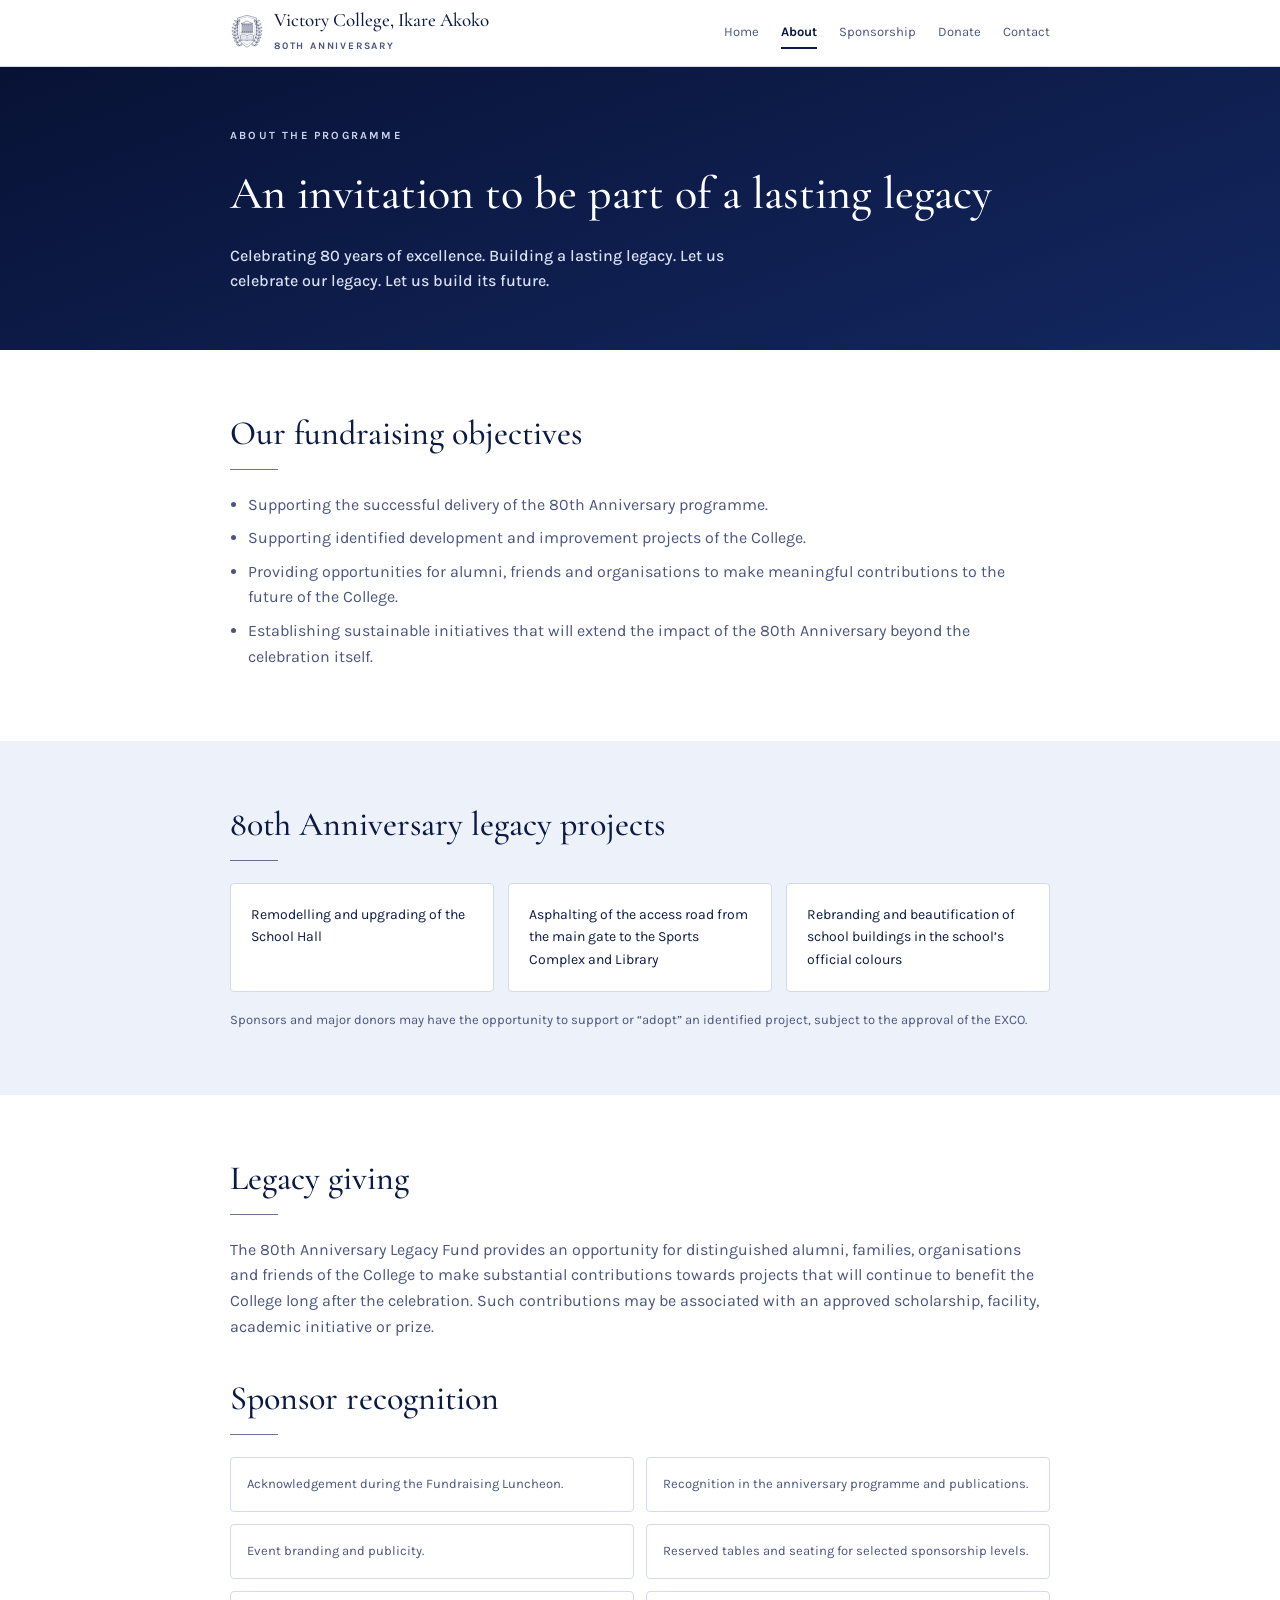
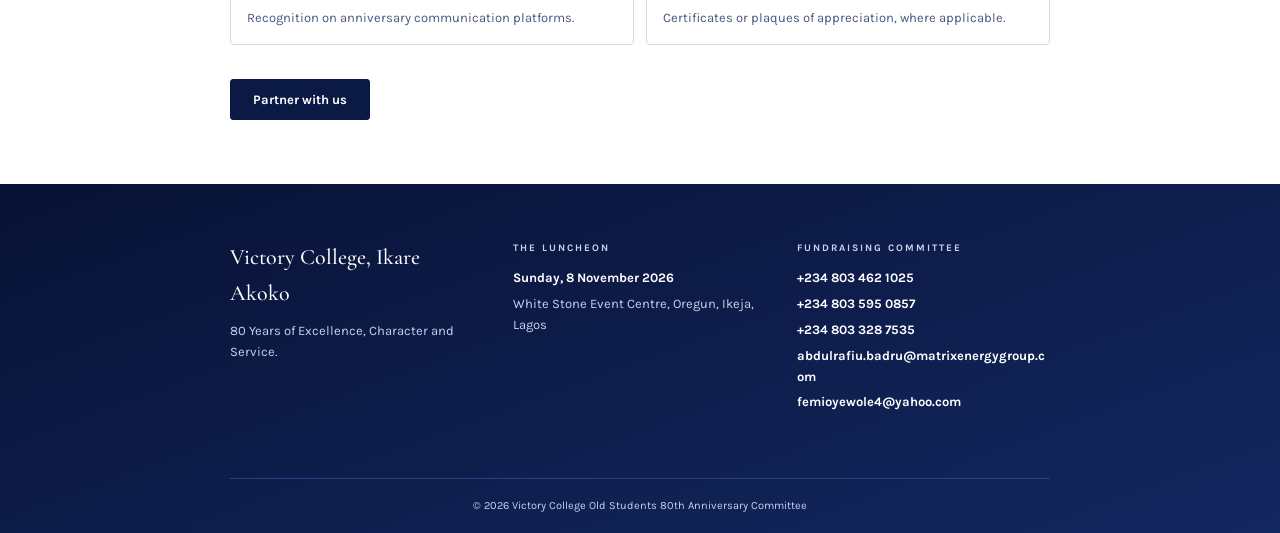
==== about.html @ 9c99797f "Victory College 80th anniversary site" ====
<!doctype html>
<html lang="en">
  <head>
    <meta charset="UTF-8" />
    <meta name="viewport" content="width=device-width, initial-scale=1" />
    <link rel="icon" href="images/logo.svg" />
    <title>Victory College, Ikare Akoko | About the Programme</title>
    <link rel="preconnect" href="https://fonts.googleapis.com" />
    <link
      href="https://fonts.googleapis.com/css2?family=Cormorant+Garamond:wght@400;500;600&family=Karla:wght@400;500;700&display=swap"
      rel="stylesheet"
    />
    <link rel="stylesheet" href="css/style.css" />
  </head>
  <body>
    <header>
      <div class="bar">
        <a class="brand" href="index.html" style="color: var(--navy)"
          ><img src="images/logo.svg" alt="Victory College crest" /><span
            ><b>Victory College, Ikare Akoko</b
            ><small>80TH ANNIVERSARY</small></span
          ></a
        >
        <nav id="nav">
          <a href="index.html">Home</a><a href="about.html" class="on">About</a
          ><a href="sponsorship.html">Sponsorship</a
          ><a href="donate.html">Donate</a><a href="contact.html">Contact</a>
        </nav>
      </div>
    </header>

    <main>
      <div class="phero">
        <div class="wrap">
          <div class="eyebrow">ABOUT THE PROGRAMME</div>
          <h1>An invitation to be part of a lasting legacy</h1>
          <p>
            Celebrating 80 years of excellence. Building a lasting legacy. Let
            us celebrate our legacy. Let us build its future.
          </p>
        </div>
      </div>
      <section class="blk">
        <div class="wrap">
          <h2>Our fundraising objectives</h2>
          <div class="rule"></div>
          <ul class="dots">
            <li>
              Supporting the successful delivery of the 80th Anniversary
              programme.
            </li>
            <li>
              Supporting identified development and improvement projects of the
              College.
            </li>
            <li>
              Providing opportunities for alumni, friends and organisations to
              make meaningful contributions to the future of the College.
            </li>
            <li>
              Establishing sustainable initiatives that will extend the impact
              of the 80th Anniversary beyond the celebration itself.
            </li>
          </ul>
        </div>
      </section>
      <section class="blk alt">
        <div class="wrap">
          <h2>80th Anniversary legacy projects</h2>
          <div class="rule"></div>
          <div class="cards">
            <div class="card">Remodelling and upgrading of the School Hall</div>
            <div class="card">
              Asphalting of the access road from the main gate to the Sports
              Complex and Library
            </div>
            <div class="card">
              Rebranding and beautification of school buildings in the school’s
              official colours
            </div>
          </div>
          <p class="note">
            Sponsors and major donors may have the opportunity to support or
            “adopt” an identified project, subject to the approval of the EXCO.
          </p>
        </div>
      </section>
      <section class="blk">
        <div class="wrap">
          <h2>Legacy giving</h2>
          <div class="rule"></div>
          <div class="copy">
            <p>
              The 80th Anniversary Legacy Fund provides an opportunity for
              distinguished alumni, families, organisations and friends of the
              College to make substantial contributions towards projects that
              will continue to benefit the College long after the celebration.
              Such contributions may be associated with an approved scholarship,
              facility, academic initiative or prize.
            </p>
          </div>
          <h2 style="margin-top: 40px">Sponsor recognition</h2>
          <div class="rule"></div>
          <div class="cards2">
            <div class="card">
              Acknowledgement during the Fundraising Luncheon.
            </div>
            <div class="card">
              Recognition in the anniversary programme and publications.
            </div>
            <div class="card">Event branding and publicity.</div>
            <div class="card">
              Reserved tables and seating for selected sponsorship levels.
            </div>
            <div class="card">
              Recognition on anniversary communication platforms.
            </div>
            <div class="card">
              Certificates or plaques of appreciation, where applicable.
            </div>
          </div>
          <div style="margin-top: 34px">
            <a class="btn" href="sponsorship.html">Partner with us</a>
          </div>
        </div>
      </section>
    </main>

    <footer>
      <div class="wrap">
        <div>
          <h4>Victory College, Ikare Akoko</h4>
          <p>80 Years of Excellence, Character and Service.</p>
        </div>
        <div>
          <small>THE LUNCHEON</small
          ><a style="font-weight: 700">Sunday, 8 November 2026</a>
          <p>White Stone Event Centre, Oregun, Ikeja, Lagos</p>
        </div>
        <div>
          <small>FUNDRAISING COMMITTEE</small
          ><a href="tel:+2348034621025">+234 803 462 1025</a
          ><a href="tel:+2348035950857">+234 803 595 0857</a
          ><a href="tel:+2348033287535">+234 803 328 7535</a
          ><a href="mailto:abdulrafiu.badru@matrixenergygroup.com"
            >abdulrafiu.badru@matrixenergygroup.com</a
          ><a href="mailto:femioyewole4@yahoo.com">femioyewole4@yahoo.com</a>
        </div>
        <div class="copy">
          © 2026 Victory College Old Students 80th Anniversary Committee
        </div>
      </div>
    </footer>
    <script src="js/main.js"></script>
  </body>
</html>
---- css/style.css ----
:root{--navy:#0b1a45;--navy2:#132760;--navy3:#081235;--white:#fff;--mist:#edf1fa;--line:#d5daea;--ink:#0b1a45;--muted:#4a5580}
*{box-sizing:border-box;margin:0;padding:0}
html{scroll-behavior:smooth}
body{font-family:'Karla',sans-serif;color:var(--ink);background:var(--white);line-height:1.6}
h1,h2,h3,.serif{font-family:'Cormorant Garamond',serif;font-weight:500;color:var(--navy)}
a{color:inherit}
.wrap{max-width:860px;margin:0 auto;padding:0 20px}
/* header */
header{position:sticky;top:0;z-index:20;background:var(--white);border-bottom:1px solid var(--line)}
.bar{max-width:860px;margin:0 auto;padding:10px 20px;display:flex;justify-content:space-between;align-items:center;gap:16px;flex-wrap:wrap}
.brand{display:flex;align-items:center;gap:10px;text-decoration:none}
.brand svg{width:34px;height:38px}
.brand b{display:block;font-family:'Cormorant Garamond',serif;font-weight:500;font-size:19px;line-height:1.1;color:var(--navy)}
.brand small{font-size:10px;letter-spacing:.18em;color:var(--muted);font-weight:700}
nav{display:flex;gap:22px}
nav a{font-size:13px;color:var(--muted);text-decoration:none;padding:4px 0;border-bottom:2px solid transparent}
nav a.on{color:var(--navy);font-weight:700;border-color:var(--navy)}
/* hero */
.hero{position:relative;background:linear-gradient(160deg,var(--navy3),var(--navy2));color:var(--white);text-align:center;padding:90px 20px 100px;overflow:hidden}
.hero .crest{position:absolute;left:50%;top:-20px;transform:translateX(-50%);width:300px;opacity:.14}
.hero .col{position:absolute;bottom:0;width:120px;height:75%;opacity:.1;background:repeating-linear-gradient(90deg,#fff 0 3px,transparent 3px 14px)}
.hero .col.l{left:0}.hero .col.r{right:0}
.hero>*:not(.crest):not(.col){position:relative}
.tag{font-size:11px;letter-spacing:.2em;font-weight:700;color:#c9d2ee;text-transform:uppercase}
.hero h1{color:var(--white);font-size:clamp(44px,8vw,72px);line-height:1.05;margin:18px 0}
.hero p{max-width:520px;margin:0 auto 30px;color:#dbe2f6;font-size:15px}
.btns{display:flex;gap:12px;justify-content:center;flex-wrap:wrap}
.btn{display:inline-block;padding:12px 22px;border-radius:3px;font:700 13px 'Karla',sans-serif;text-decoration:none;cursor:pointer;border:1px solid var(--navy);background:var(--navy);color:var(--white)}
.btn.light{background:var(--white);color:var(--navy);border-color:var(--white)}
.btn.ghost{background:transparent;color:var(--white);border-color:#9fb0e0}
.btn.out{background:var(--white);color:var(--navy);border-color:#9fb0e0}
.btn:focus-visible,input:focus-visible,textarea:focus-visible,select:focus-visible{outline:3px solid #6f86d6;outline-offset:2px}
.facts{background:var(--mist);border-bottom:1px solid var(--line);padding:34px 0}
.facts .wrap{display:grid;grid-template-columns:repeat(3,1fr);gap:24px}
.facts small{display:block;font-size:10px;letter-spacing:.2em;font-weight:700;color:var(--muted);margin-bottom:6px}
.facts p{font-family:'Cormorant Garamond',serif;font-size:20px;color:var(--navy)}
.facts .btns{grid-column:1/-1;justify-content:flex-start}
/* sections */
section.blk{padding:64px 0}
section.alt{background:var(--mist)}
.rule{width:48px;height:1px;background:var(--navy);margin:14px 0 22px;opacity:.6}
h2{font-size:34px;line-height:1.2}
.eyebrow{font-size:11px;letter-spacing:.2em;font-weight:700;color:var(--muted)}
.copy p{color:var(--muted);margin-bottom:14px}
.narrow{max-width:560px}
.link{font-weight:700;font-size:13px;border-bottom:1px solid var(--navy);text-decoration:none;color:var(--navy)}
.dark{background:linear-gradient(160deg,var(--navy3),var(--navy2));color:var(--white);padding:70px 0}
.dark h2{color:var(--white)}
.dark .eyebrow{color:#c9d2ee}
.cats{display:grid;grid-template-columns:repeat(auto-fit,minmax(230px,1fr));gap:12px;margin-top:26px}
.cats div{border:1px solid #3a4f95;padding:14px 16px;border-radius:4px}
.cats b{font-family:'Cormorant Garamond',serif;font-size:20px;font-weight:500;display:block}
.cats span{font-size:13px;color:#c9d2ee}
/* page hero */
.phero{background:linear-gradient(160deg,var(--navy3),var(--navy2));color:var(--white);padding:60px 0 56px}
.phero h1{color:var(--white);font-size:clamp(32px,5vw,46px);margin:12px 0}
.phero p{color:#dbe2f6;max-width:520px;font-weight:500}
.phero .eyebrow{color:#c9d2ee}
ul.dots{margin-left:18px;color:var(--muted)}
ul.dots li{margin-bottom:8px}
.cards{display:grid;grid-template-columns:repeat(auto-fit,minmax(200px,1fr));gap:14px}
.card{background:var(--white);border:1px solid var(--line);border-radius:4px;padding:20px;font-size:14px;color:var(--navy)}
.note{font-size:13px;color:var(--muted);margin-top:18px}
.cards2{display:grid;grid-template-columns:1fr 1fr;gap:12px}
.cards2 .card{padding:16px;color:var(--muted);font-size:13px}
.table{border:1px solid var(--line);border-radius:4px;overflow:hidden}
.table div{display:flex;justify-content:space-between;gap:12px;padding:16px 18px;font-size:13px;color:var(--muted)}
.table div:nth-child(even){background:var(--mist)}
.table b{font-family:'Cormorant Garamond',serif;font-size:19px;font-weight:500;color:var(--navy)}
.pills{display:flex;flex-wrap:wrap;gap:10px}
.pills span{border:1px solid #b9c3e3;border-radius:99px;padding:6px 14px;font-size:13px;color:var(--navy);background:var(--white)}
.deadline{background:var(--white);border:1px solid var(--line);border-radius:4px;padding:24px;margin:34px 0}
.deadline h3{font-size:24px;margin:8px 0}
.deadline p{font-size:13px;color:var(--muted)}
/* form */
.step{font-size:11px;letter-spacing:.2em;font-weight:700;color:var(--navy)}
.fh{font-size:28px;margin:4px 0 6px}
.hint{font-size:13px;color:var(--muted);margin-bottom:14px}
.grp{font-size:12px;font-weight:700;letter-spacing:.08em;text-transform:uppercase;color:var(--muted);margin:22px 0 10px}
.opts{display:grid;grid-template-columns:1fr 1fr;gap:10px}
.opts.three{grid-template-columns:repeat(3,1fr)}
.opt{position:relative;display:flex;justify-content:space-between;align-items:center;border:1px solid var(--line);border-radius:4px;padding:11px 14px;font-size:13px;font-weight:700;cursor:pointer;background:var(--white)}
.opt small{display:block;font-weight:400;font-size:11px;color:var(--muted)}
.opt i{width:14px;height:14px;border:1px solid #9aa6cf;border-radius:50%;flex:none}
.opt input{position:absolute;opacity:0}
.opt:has(input:checked){border-color:var(--navy);background:var(--mist)}
.opt:has(input:checked) i{background:var(--navy);box-shadow:inset 0 0 0 3px #fff}
.opt:has(input:focus-visible){outline:3px solid #6f86d6}
.opt.full{grid-column:1/-1}
label.f{display:block;font-size:12px;color:var(--muted);margin-bottom:5px}
input[type=text],input[type=tel],input[type=email],textarea{width:100%;border:1px solid var(--line);border-radius:3px;padding:11px 12px;font:14px 'Karla',sans-serif;color:var(--navy)}
textarea{min-height:90px}
.two{display:grid;grid-template-columns:1fr 1fr;gap:14px;margin-bottom:14px}
.fs{margin-top:44px}
.bank{border:1px solid #a9b4dc;border-radius:4px;padding:20px;margin:14px 0}
.bank .eyebrow{display:block;margin-bottom:8px}
.bank h3{font-size:22px}
.bank p{font-size:13px}
.bank strong{display:block;font-size:17px;margin:4px 0 12px;color:var(--navy)}
.dl{background:var(--mist);padding:13px 16px;border-radius:3px;font-size:13px;margin-bottom:14px}
.proof{border:1px solid var(--line);border-radius:4px;padding:18px;font-size:13px;color:var(--muted)}
.proof b{color:var(--navy);display:block;margin-bottom:6px}
.submit{margin-top:34px;padding-top:26px;border-top:1px solid var(--line)}
.submit .btn{padding:14px 26px;font-size:14px}
.submit .btn[disabled]{opacity:.55;cursor:wait}
#msg{margin-top:14px;padding:14px 16px;border-radius:3px;font-size:14px;display:none}
#msg.ok{display:block;background:var(--mist);border:1px solid var(--navy);color:var(--navy)}
#msg.bad{display:block;background:#fff;border:1px solid var(--navy);color:var(--navy);font-weight:700}
.talk{border:1px solid var(--line);border-radius:4px;padding:24px;margin-top:44px}
.talk h3{font-size:24px;margin-bottom:12px}
.talk p{font-size:14px;margin-bottom:6px}
/* contact */
.cgrid{display:grid;grid-template-columns:1fr 1fr;gap:16px}
.cbox{border:1px solid var(--line);border-radius:4px;padding:20px}
.cbox small{font-size:10px;letter-spacing:.2em;font-weight:700;color:var(--muted);display:block;margin-bottom:12px}
.cbox p{font-family:'Cormorant Garamond',serif;font-size:20px;color:var(--navy);margin-bottom:6px}
.cbox a{font-size:14px;display:block;margin-bottom:6px;color:var(--navy);text-decoration:none;word-break:break-all}
.cbox.wide{grid-column:1/-1;background:var(--mist)}
/* footer */
footer{background:linear-gradient(160deg,var(--navy3),var(--navy2));color:var(--white);padding:56px 0 0;font-size:13px}
footer .wrap{display:grid;grid-template-columns:repeat(3,1fr);gap:30px;max-width:860px}
footer h4{font-family:'Cormorant Garamond',serif;font-weight:500;font-size:22px;margin-bottom:10px}
footer small{display:block;font-size:10px;letter-spacing:.2em;font-weight:700;color:#c9d2ee;margin-bottom:12px}
footer p{color:#c9d2ee;margin-bottom:5px}
footer a{display:block;font-weight:700;margin-bottom:5px;text-decoration:none;word-break:break-all}
footer .copy{grid-column:1/-1;border-top:1px solid #2b3f80;margin-top:30px;padding:18px 0;text-align:center;font-size:11px;color:#c9d2ee}
.page{display:none}.page.show{display:block}
@media(max-width:640px){.facts .wrap,footer .wrap,.cgrid,.opts,.opts.three,.two,.cards2{grid-template-columns:1fr}nav{gap:14px;flex-wrap:wrap}.hero{padding:70px 20px}}
@media(prefers-reduced-motion:reduce){html{scroll-behavior:auto}}
.brand img{width:34px;height:38px}
.hero .crest{filter:none}
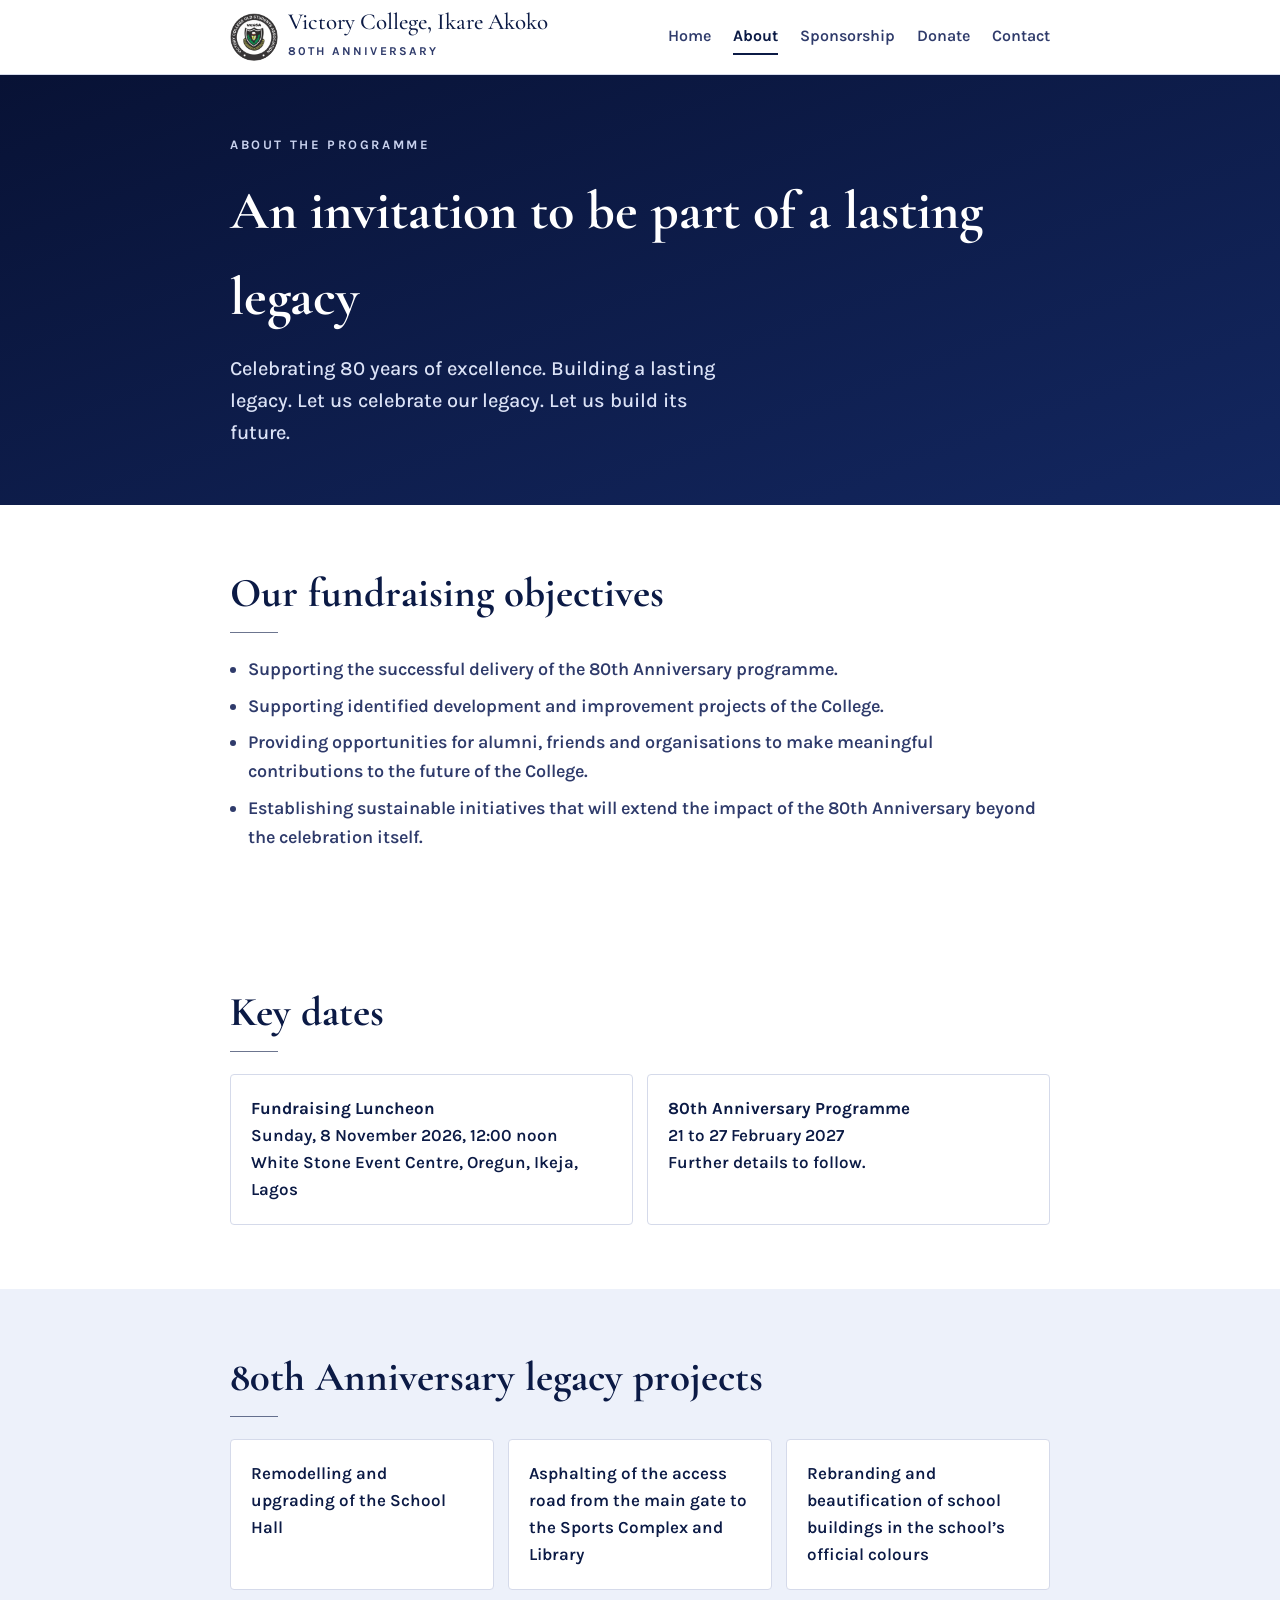
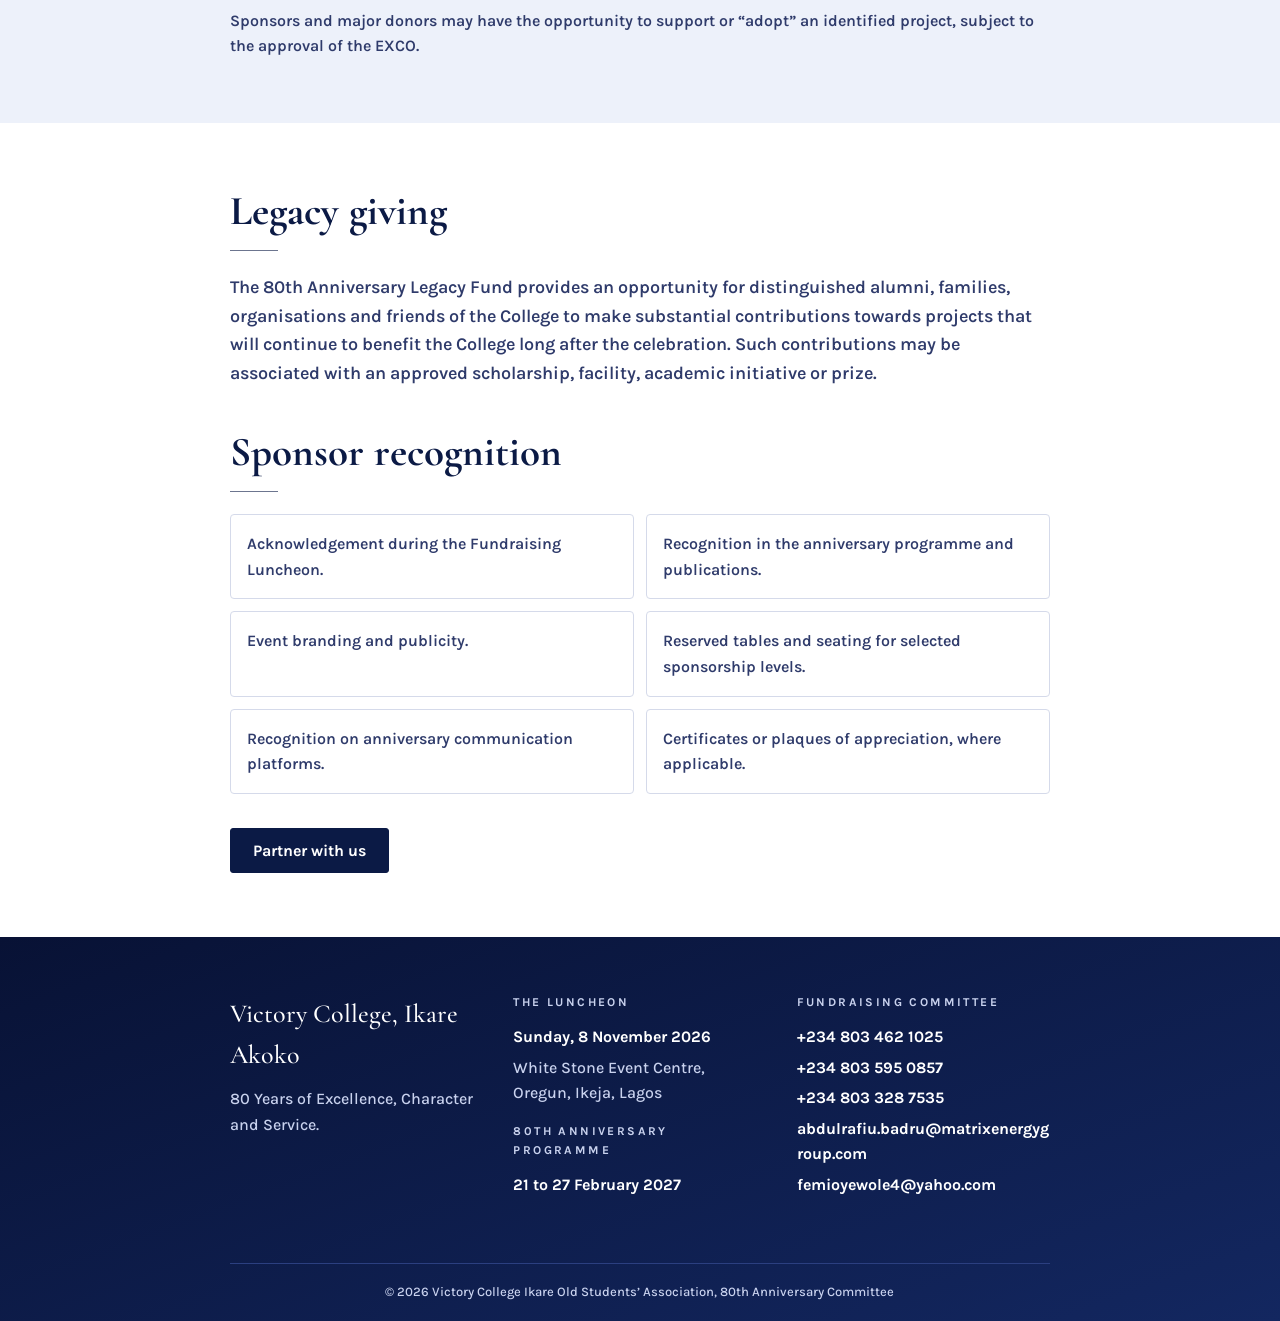
==== commit 72bbf592: "update" ====
--- a/about.html
+++ b/about.html
@@ -3,11 +3,14 @@
   <head>
     <meta charset="UTF-8" />
     <meta name="viewport" content="width=device-width, initial-scale=1" />
-    <link rel="icon" href="images/logo.svg" />
+    <link
+      rel="icon"
+      href="[data-uri]"
+    />
     <title>Victory College, Ikare Akoko | About the Programme</title>
     <link rel="preconnect" href="https://fonts.googleapis.com" />
     <link
-      href="https://fonts.googleapis.com/css2?family=Cormorant+Garamond:wght@400;500;600&family=Karla:wght@400;500;700&display=swap"
+      href="https://fonts.googleapis.com/css2?family=Cormorant+Garamond:wght@500;600;700&family=Karla:wght@400;500;600;700&display=swap"
       rel="stylesheet"
     />
     <link rel="stylesheet" href="css/style.css" />
@@ -16,11 +19,21 @@
     <header>
       <div class="bar">
         <a class="brand" href="index.html" style="color: var(--navy)"
-          ><img src="images/logo.svg" alt="Victory College crest" /><span
+          ><img src="images/logo.png" alt="Victory College crest" /><span
             ><b>Victory College, Ikare Akoko</b
             ><small>80TH ANNIVERSARY</small></span
           ></a
         >
+        <button
+          class="menu"
+          id="menuBtn"
+          type="button"
+          aria-label="Open menu"
+          aria-expanded="false"
+          aria-controls="nav"
+        >
+          <span></span><span></span><span></span>
+        </button>
         <nav id="nav">
           <a href="index.html">Home</a><a href="about.html" class="on">About</a
           ><a href="sponsorship.html">Sponsorship</a
@@ -62,6 +75,22 @@
               of the 80th Anniversary beyond the celebration itself.
             </li>
           </ul>
+        </div>
+      </section>
+      <section class="blk">
+        <div class="wrap">
+          <h2>Key dates</h2>
+          <div class="rule"></div>
+          <div class="cards">
+            <div class="card">
+              <b>Fundraising Luncheon</b><br />Sunday, 8 November 2026, 12:00
+              noon<br />White Stone Event Centre, Oregun, Ikeja, Lagos
+            </div>
+            <div class="card">
+              <b>80th Anniversary Programme</b><br />21 to 27 February 2027<br />Further
+              details to follow.
+            </div>
+          </div>
         </div>
       </section>
       <section class="blk alt">
@@ -136,6 +165,8 @@
           <small>THE LUNCHEON</small
           ><a style="font-weight: 700">Sunday, 8 November 2026</a>
           <p>White Stone Event Centre, Oregun, Ikeja, Lagos</p>
+          <small style="margin-top: 16px">80TH ANNIVERSARY PROGRAMME</small
+          ><a style="font-weight: 700">21 to 27 February 2027</a>
         </div>
         <div>
           <small>FUNDRAISING COMMITTEE</small
@@ -147,7 +178,8 @@
           ><a href="mailto:femioyewole4@yahoo.com">femioyewole4@yahoo.com</a>
         </div>
         <div class="copy">
-          © 2026 Victory College Old Students 80th Anniversary Committee
+          © 2026 Victory College Ikare Old Students’ Association, 80th
+          Anniversary Committee
         </div>
       </div>
     </footer>
--- a/css/style.css
+++ b/css/style.css
@@ -1,131 +1,1115 @@
-:root{--navy:#0b1a45;--navy2:#132760;--navy3:#081235;--white:#fff;--mist:#edf1fa;--line:#d5daea;--ink:#0b1a45;--muted:#4a5580}
-*{box-sizing:border-box;margin:0;padding:0}
-html{scroll-behavior:smooth}
-body{font-family:'Karla',sans-serif;color:var(--ink);background:var(--white);line-height:1.6}
-h1,h2,h3,.serif{font-family:'Cormorant Garamond',serif;font-weight:500;color:var(--navy)}
-a{color:inherit}
-.wrap{max-width:860px;margin:0 auto;padding:0 20px}
+:root {
+  --navy: #0b1a45;
+  --navy2: #132760;
+  --navy3: #081235;
+  --white: #fff;
+  --mist: #edf1fa;
+  --line: #d5daea;
+  --ink: #0b1a45;
+  --muted: #2f3b6b;
+}
+* {
+  box-sizing: border-box;
+  margin: 0;
+  padding: 0;
+}
+html {
+  scroll-behavior: smooth;
+}
+body {
+  font-family: "Karla", sans-serif;
+  color: var(--ink);
+  background: var(--white);
+  line-height: 1.6;
+}
+h1,
+h2,
+h3,
+.serif {
+  font-family: "Cormorant Garamond", serif;
+  font-weight: 500;
+  color: var(--navy);
+}
+a {
+  color: inherit;
+}
+.wrap {
+  max-width: 860px;
+  margin: 0 auto;
+  padding: 0 20px;
+}
 /* header */
-header{position:sticky;top:0;z-index:20;background:var(--white);border-bottom:1px solid var(--line)}
-.bar{max-width:860px;margin:0 auto;padding:10px 20px;display:flex;justify-content:space-between;align-items:center;gap:16px;flex-wrap:wrap}
-.brand{display:flex;align-items:center;gap:10px;text-decoration:none}
-.brand svg{width:34px;height:38px}
-.brand b{display:block;font-family:'Cormorant Garamond',serif;font-weight:500;font-size:19px;line-height:1.1;color:var(--navy)}
-.brand small{font-size:10px;letter-spacing:.18em;color:var(--muted);font-weight:700}
-nav{display:flex;gap:22px}
-nav a{font-size:13px;color:var(--muted);text-decoration:none;padding:4px 0;border-bottom:2px solid transparent}
-nav a.on{color:var(--navy);font-weight:700;border-color:var(--navy)}
+header {
+  position: sticky;
+  top: 0;
+  z-index: 20;
+  background: var(--white);
+  border-bottom: 1px solid var(--line);
+}
+.bar {
+  max-width: 860px;
+  margin: 0 auto;
+  padding: 10px 20px;
+  display: flex;
+  justify-content: space-between;
+  align-items: center;
+  gap: 16px;
+  flex-wrap: wrap;
+}
+.brand {
+  display: flex;
+  align-items: center;
+  gap: 10px;
+  text-decoration: none;
+}
+.brand svg {
+  width: 34px;
+  height: 38px;
+}
+.brand b {
+  display: block;
+  font-family: "Cormorant Garamond", serif;
+  font-weight: 500;
+  font-size: 23px;
+  line-height: 1.1;
+  color: var(--navy);
+}
+.brand small {
+  font-size: 12px;
+  letter-spacing: 0.18em;
+  color: var(--muted);
+  font-weight: 700;
+}
+nav {
+  display: flex;
+  gap: 22px;
+}
+nav a {
+  font-size: 16px;
+  color: var(--muted);
+  text-decoration: none;
+  padding: 4px 0;
+  border-bottom: 2px solid transparent;
+}
+nav a.on {
+  color: var(--navy);
+  font-weight: 700;
+  border-color: var(--navy);
+}
 /* hero */
-.hero{position:relative;background:linear-gradient(160deg,var(--navy3),var(--navy2));color:var(--white);text-align:center;padding:90px 20px 100px;overflow:hidden}
-.hero .crest{position:absolute;left:50%;top:-20px;transform:translateX(-50%);width:300px;opacity:.14}
-.hero .col{position:absolute;bottom:0;width:120px;height:75%;opacity:.1;background:repeating-linear-gradient(90deg,#fff 0 3px,transparent 3px 14px)}
-.hero .col.l{left:0}.hero .col.r{right:0}
-.hero>*:not(.crest):not(.col){position:relative}
-.tag{font-size:11px;letter-spacing:.2em;font-weight:700;color:#c9d2ee;text-transform:uppercase}
-.hero h1{color:var(--white);font-size:clamp(44px,8vw,72px);line-height:1.05;margin:18px 0}
-.hero p{max-width:520px;margin:0 auto 30px;color:#dbe2f6;font-size:15px}
-.btns{display:flex;gap:12px;justify-content:center;flex-wrap:wrap}
-.btn{display:inline-block;padding:12px 22px;border-radius:3px;font:700 13px 'Karla',sans-serif;text-decoration:none;cursor:pointer;border:1px solid var(--navy);background:var(--navy);color:var(--white)}
-.btn.light{background:var(--white);color:var(--navy);border-color:var(--white)}
-.btn.ghost{background:transparent;color:var(--white);border-color:#9fb0e0}
-.btn.out{background:var(--white);color:var(--navy);border-color:#9fb0e0}
-.btn:focus-visible,input:focus-visible,textarea:focus-visible,select:focus-visible{outline:3px solid #6f86d6;outline-offset:2px}
-.facts{background:var(--mist);border-bottom:1px solid var(--line);padding:34px 0}
-.facts .wrap{display:grid;grid-template-columns:repeat(3,1fr);gap:24px}
-.facts small{display:block;font-size:10px;letter-spacing:.2em;font-weight:700;color:var(--muted);margin-bottom:6px}
-.facts p{font-family:'Cormorant Garamond',serif;font-size:20px;color:var(--navy)}
-.facts .btns{grid-column:1/-1;justify-content:flex-start}
+.hero {
+  position: relative;
+  background: linear-gradient(160deg, var(--navy3), var(--navy2));
+  color: var(--white);
+  text-align: center;
+  padding: 90px 20px 100px;
+  overflow: hidden;
+}
+.hero .crest {
+  position: absolute;
+  left: 50%;
+  top: -20px;
+  transform: translateX(-50%);
+  width: 300px;
+  opacity: 0.14;
+}
+.hero .col {
+  position: absolute;
+  bottom: 0;
+  width: 120px;
+  height: 75%;
+  opacity: 0.1;
+  background: repeating-linear-gradient(
+    90deg,
+    #fff 0 3px,
+    transparent 3px 14px
+  );
+}
+.hero .col.l {
+  left: 0;
+}
+.hero .col.r {
+  right: 0;
+}
+.hero > *:not(.crest):not(.col) {
+  position: relative;
+}
+.tag {
+  font-size: 13px;
+  letter-spacing: 0.2em;
+  font-weight: 700;
+  color: #c9d2ee;
+  text-transform: uppercase;
+}
+.hero h1 {
+  color: var(--white);
+  font-size: clamp(50px, 8vw, 84px);
+  line-height: 1.05;
+  margin: 18px 0;
+}
+.hero p {
+  max-width: 520px;
+  margin: 0 auto 30px;
+  color: #dbe2f6;
+  font-size: 18px;
+}
+.btns {
+  display: flex;
+  gap: 12px;
+  justify-content: center;
+  flex-wrap: wrap;
+}
+.btn {
+  display: inline-block;
+  padding: 12px 22px;
+  border-radius: 3px;
+  font:
+    700 16px "Karla",
+    sans-serif;
+  text-decoration: none;
+  cursor: pointer;
+  border: 1px solid var(--navy);
+  background: var(--navy);
+  color: var(--white);
+}
+.btn.light {
+  background: var(--white);
+  color: var(--navy);
+  border-color: var(--white);
+}
+.btn.ghost {
+  background: transparent;
+  color: var(--white);
+  border-color: #9fb0e0;
+}
+.btn.out {
+  background: var(--white);
+  color: var(--navy);
+  border-color: #9fb0e0;
+}
+.btn:focus-visible,
+input:focus-visible,
+textarea:focus-visible,
+select:focus-visible {
+  outline: 3px solid #6f86d6;
+  outline-offset: 2px;
+}
+.facts {
+  background: var(--mist);
+  border-bottom: 1px solid var(--line);
+  padding: 34px 0;
+}
+.facts .wrap {
+  display: grid;
+  grid-template-columns: repeat(3, 1fr);
+  gap: 24px;
+}
+.facts small {
+  display: block;
+  font-size: 12px;
+  letter-spacing: 0.2em;
+  font-weight: 700;
+  color: var(--muted);
+  margin-bottom: 6px;
+}
+.facts p {
+  font-family: "Cormorant Garamond", serif;
+  font-size: 24px;
+  color: var(--navy);
+}
+.facts .btns {
+  grid-column: 1/-1;
+  justify-content: flex-start;
+}
 /* sections */
-section.blk{padding:64px 0}
-section.alt{background:var(--mist)}
-.rule{width:48px;height:1px;background:var(--navy);margin:14px 0 22px;opacity:.6}
-h2{font-size:34px;line-height:1.2}
-.eyebrow{font-size:11px;letter-spacing:.2em;font-weight:700;color:var(--muted)}
-.copy p{color:var(--muted);margin-bottom:14px}
-.narrow{max-width:560px}
-.link{font-weight:700;font-size:13px;border-bottom:1px solid var(--navy);text-decoration:none;color:var(--navy)}
-.dark{background:linear-gradient(160deg,var(--navy3),var(--navy2));color:var(--white);padding:70px 0}
-.dark h2{color:var(--white)}
-.dark .eyebrow{color:#c9d2ee}
-.cats{display:grid;grid-template-columns:repeat(auto-fit,minmax(230px,1fr));gap:12px;margin-top:26px}
-.cats div{border:1px solid #3a4f95;padding:14px 16px;border-radius:4px}
-.cats b{font-family:'Cormorant Garamond',serif;font-size:20px;font-weight:500;display:block}
-.cats span{font-size:13px;color:#c9d2ee}
+section.blk {
+  padding: 64px 0;
+}
+section.alt {
+  background: var(--mist);
+}
+.rule {
+  width: 48px;
+  height: 1px;
+  background: var(--navy);
+  margin: 14px 0 22px;
+  opacity: 0.6;
+}
+h2 {
+  font-size: 41px;
+  line-height: 1.2;
+}
+.eyebrow {
+  font-size: 13px;
+  letter-spacing: 0.2em;
+  font-weight: 700;
+  color: var(--muted);
+}
+.copy p {
+  color: var(--muted);
+  margin-bottom: 14px;
+}
+.narrow {
+  max-width: 560px;
+}
+.link {
+  font-weight: 700;
+  font-size: 16px;
+  border-bottom: 1px solid var(--navy);
+  text-decoration: none;
+  color: var(--navy);
+}
+.dark {
+  background: linear-gradient(160deg, var(--navy3), var(--navy2));
+  color: var(--white);
+  padding: 70px 0;
+}
+.dark h2 {
+  color: var(--white);
+}
+.dark .eyebrow {
+  color: #c9d2ee;
+}
+.cats {
+  display: grid;
+  grid-template-columns: repeat(auto-fit, minmax(230px, 1fr));
+  gap: 12px;
+  margin-top: 26px;
+}
+.cats div {
+  border: 1px solid #3a4f95;
+  padding: 14px 16px;
+  border-radius: 4px;
+}
+.cats b {
+  font-family: "Cormorant Garamond", serif;
+  font-size: 24px;
+  font-weight: 500;
+  display: block;
+}
+.cats span {
+  font-size: 16px;
+  color: #c9d2ee;
+}
 /* page hero */
-.phero{background:linear-gradient(160deg,var(--navy3),var(--navy2));color:var(--white);padding:60px 0 56px}
-.phero h1{color:var(--white);font-size:clamp(32px,5vw,46px);margin:12px 0}
-.phero p{color:#dbe2f6;max-width:520px;font-weight:500}
-.phero .eyebrow{color:#c9d2ee}
-ul.dots{margin-left:18px;color:var(--muted)}
-ul.dots li{margin-bottom:8px}
-.cards{display:grid;grid-template-columns:repeat(auto-fit,minmax(200px,1fr));gap:14px}
-.card{background:var(--white);border:1px solid var(--line);border-radius:4px;padding:20px;font-size:14px;color:var(--navy)}
-.note{font-size:13px;color:var(--muted);margin-top:18px}
-.cards2{display:grid;grid-template-columns:1fr 1fr;gap:12px}
-.cards2 .card{padding:16px;color:var(--muted);font-size:13px}
-.table{border:1px solid var(--line);border-radius:4px;overflow:hidden}
-.table div{display:flex;justify-content:space-between;gap:12px;padding:16px 18px;font-size:13px;color:var(--muted)}
-.table div:nth-child(even){background:var(--mist)}
-.table b{font-family:'Cormorant Garamond',serif;font-size:19px;font-weight:500;color:var(--navy)}
-.pills{display:flex;flex-wrap:wrap;gap:10px}
-.pills span{border:1px solid #b9c3e3;border-radius:99px;padding:6px 14px;font-size:13px;color:var(--navy);background:var(--white)}
-.deadline{background:var(--white);border:1px solid var(--line);border-radius:4px;padding:24px;margin:34px 0}
-.deadline h3{font-size:24px;margin:8px 0}
-.deadline p{font-size:13px;color:var(--muted)}
+.phero {
+  background: linear-gradient(160deg, var(--navy3), var(--navy2));
+  color: var(--white);
+  padding: 60px 0 56px;
+}
+.phero h1 {
+  color: var(--white);
+  font-size: clamp(38px, 5vw, 54px);
+  margin: 12px 0;
+}
+.phero p {
+  color: #dbe2f6;
+  max-width: 520px;
+  font-weight: 500;
+}
+.phero .eyebrow {
+  color: #c9d2ee;
+}
+ul.dots {
+  margin-left: 18px;
+  color: var(--muted);
+}
+ul.dots li {
+  margin-bottom: 8px;
+}
+.cards {
+  display: grid;
+  grid-template-columns: repeat(auto-fit, minmax(200px, 1fr));
+  gap: 14px;
+}
+.card {
+  background: var(--white);
+  border: 1px solid var(--line);
+  border-radius: 4px;
+  padding: 20px;
+  font-size: 17px;
+  color: var(--navy);
+}
+.note {
+  font-size: 16px;
+  color: var(--muted);
+  margin-top: 18px;
+}
+.cards2 {
+  display: grid;
+  grid-template-columns: 1fr 1fr;
+  gap: 12px;
+}
+.cards2 .card {
+  padding: 16px;
+  color: var(--muted);
+  font-size: 16px;
+}
+.table {
+  border: 1px solid var(--line);
+  border-radius: 4px;
+  overflow: hidden;
+}
+.table div {
+  display: flex;
+  justify-content: space-between;
+  gap: 12px;
+  padding: 16px 18px;
+  font-size: 16px;
+  color: var(--muted);
+}
+.table div:nth-child(even) {
+  background: var(--mist);
+}
+.table b {
+  font-family: "Cormorant Garamond", serif;
+  font-size: 23px;
+  font-weight: 500;
+  color: var(--navy);
+}
+.pills {
+  display: flex;
+  flex-wrap: wrap;
+  gap: 10px;
+}
+.pills span {
+  border: 1px solid #b9c3e3;
+  border-radius: 99px;
+  padding: 6px 14px;
+  font-size: 16px;
+  color: var(--navy);
+  background: var(--white);
+}
+.callout {
+  background: var(--white);
+  border: 1px solid var(--line);
+  border-radius: 4px;
+  padding: 24px;
+  margin: 34px 0;
+}
+.callout h3 {
+  font-size: 29px;
+  margin: 8px 0;
+}
+.callout p {
+  font-size: 16px;
+  color: var(--muted);
+}
 /* form */
-.step{font-size:11px;letter-spacing:.2em;font-weight:700;color:var(--navy)}
-.fh{font-size:28px;margin:4px 0 6px}
-.hint{font-size:13px;color:var(--muted);margin-bottom:14px}
-.grp{font-size:12px;font-weight:700;letter-spacing:.08em;text-transform:uppercase;color:var(--muted);margin:22px 0 10px}
-.opts{display:grid;grid-template-columns:1fr 1fr;gap:10px}
-.opts.three{grid-template-columns:repeat(3,1fr)}
-.opt{position:relative;display:flex;justify-content:space-between;align-items:center;border:1px solid var(--line);border-radius:4px;padding:11px 14px;font-size:13px;font-weight:700;cursor:pointer;background:var(--white)}
-.opt small{display:block;font-weight:400;font-size:11px;color:var(--muted)}
-.opt i{width:14px;height:14px;border:1px solid #9aa6cf;border-radius:50%;flex:none}
-.opt input{position:absolute;opacity:0}
-.opt:has(input:checked){border-color:var(--navy);background:var(--mist)}
-.opt:has(input:checked) i{background:var(--navy);box-shadow:inset 0 0 0 3px #fff}
-.opt:has(input:focus-visible){outline:3px solid #6f86d6}
-.opt.full{grid-column:1/-1}
-label.f{display:block;font-size:12px;color:var(--muted);margin-bottom:5px}
-input[type=text],input[type=tel],input[type=email],textarea{width:100%;border:1px solid var(--line);border-radius:3px;padding:11px 12px;font:14px 'Karla',sans-serif;color:var(--navy)}
-textarea{min-height:90px}
-.two{display:grid;grid-template-columns:1fr 1fr;gap:14px;margin-bottom:14px}
-.fs{margin-top:44px}
-.bank{border:1px solid #a9b4dc;border-radius:4px;padding:20px;margin:14px 0}
-.bank .eyebrow{display:block;margin-bottom:8px}
-.bank h3{font-size:22px}
-.bank p{font-size:13px}
-.bank strong{display:block;font-size:17px;margin:4px 0 12px;color:var(--navy)}
-.dl{background:var(--mist);padding:13px 16px;border-radius:3px;font-size:13px;margin-bottom:14px}
-.proof{border:1px solid var(--line);border-radius:4px;padding:18px;font-size:13px;color:var(--muted)}
-.proof b{color:var(--navy);display:block;margin-bottom:6px}
-.submit{margin-top:34px;padding-top:26px;border-top:1px solid var(--line)}
-.submit .btn{padding:14px 26px;font-size:14px}
-.submit .btn[disabled]{opacity:.55;cursor:wait}
-#msg{margin-top:14px;padding:14px 16px;border-radius:3px;font-size:14px;display:none}
-#msg.ok{display:block;background:var(--mist);border:1px solid var(--navy);color:var(--navy)}
-#msg.bad{display:block;background:#fff;border:1px solid var(--navy);color:var(--navy);font-weight:700}
-.talk{border:1px solid var(--line);border-radius:4px;padding:24px;margin-top:44px}
-.talk h3{font-size:24px;margin-bottom:12px}
-.talk p{font-size:14px;margin-bottom:6px}
+.step {
+  font-size: 13px;
+  letter-spacing: 0.2em;
+  font-weight: 700;
+  color: var(--navy);
+}
+.fh {
+  font-size: 34px;
+  margin: 4px 0 6px;
+}
+.hint {
+  font-size: 16px;
+  color: var(--muted);
+  margin-bottom: 14px;
+}
+.grp {
+  font-size: 14px;
+  font-weight: 700;
+  letter-spacing: 0.08em;
+  text-transform: uppercase;
+  color: var(--muted);
+  margin: 22px 0 10px;
+}
+.opts {
+  display: grid;
+  grid-template-columns: 1fr 1fr;
+  gap: 10px;
+}
+.opts.three {
+  grid-template-columns: repeat(3, 1fr);
+}
+.opt {
+  position: relative;
+  display: flex;
+  justify-content: space-between;
+  align-items: center;
+  border: 1px solid var(--line);
+  border-radius: 4px;
+  padding: 11px 14px;
+  font-size: 16px;
+  font-weight: 700;
+  cursor: pointer;
+  background: var(--white);
+}
+.opt small {
+  display: block;
+  font-weight: 400;
+  font-size: 13px;
+  color: var(--muted);
+}
+.opt i {
+  width: 14px;
+  height: 14px;
+  border: 1px solid #9aa6cf;
+  border-radius: 50%;
+  flex: none;
+}
+.opt input {
+  position: absolute;
+  opacity: 0;
+}
+.opt:has(input:checked) {
+  border-color: var(--navy);
+  background: var(--mist);
+}
+.opt:has(input:checked) i {
+  background: var(--navy);
+  box-shadow: inset 0 0 0 3px #fff;
+}
+.opt:has(input:focus-visible) {
+  outline: 3px solid #6f86d6;
+}
+.opt.full {
+  grid-column: 1/-1;
+}
+label.f {
+  display: block;
+  font-size: 14px;
+  color: var(--muted);
+  margin-bottom: 5px;
+}
+input[type="text"],
+input[type="tel"],
+input[type="email"],
+textarea {
+  width: 100%;
+  border: 1px solid var(--line);
+  border-radius: 3px;
+  padding: 11px 12px;
+  font:
+    17px "Karla",
+    sans-serif;
+  color: var(--navy);
+}
+textarea {
+  min-height: 90px;
+}
+.two {
+  display: grid;
+  grid-template-columns: 1fr 1fr;
+  gap: 14px;
+  margin-bottom: 14px;
+}
+.fs {
+  margin-top: 44px;
+}
+.bank {
+  border: 1px solid #a9b4dc;
+  border-radius: 4px;
+  padding: 20px;
+  margin: 14px 0;
+}
+.bank .eyebrow {
+  display: block;
+  margin-bottom: 8px;
+}
+.bank h3 {
+  font-size: 26px;
+}
+.bank p {
+  font-size: 16px;
+}
+.bank strong {
+  display: block;
+  font-size: 20px;
+  margin: 4px 0 12px;
+  color: var(--navy);
+}
+.dl {
+  background: var(--mist);
+  padding: 13px 16px;
+  border-radius: 3px;
+  font-size: 16px;
+  margin-bottom: 14px;
+}
+.proof {
+  border: 1px solid var(--line);
+  border-radius: 4px;
+  padding: 18px;
+  font-size: 16px;
+  color: var(--muted);
+}
+.proof b {
+  color: var(--navy);
+  display: block;
+  margin-bottom: 6px;
+}
+.submit {
+  margin-top: 34px;
+  padding-top: 26px;
+  border-top: 1px solid var(--line);
+}
+.submit .btn {
+  padding: 14px 26px;
+  font-size: 17px;
+}
+.submit .btn[disabled] {
+  opacity: 0.55;
+  cursor: wait;
+}
+#msg {
+  margin-top: 14px;
+  padding: 14px 16px;
+  border-radius: 3px;
+  font-size: 17px;
+  display: none;
+}
+#msg.ok {
+  display: block;
+  background: var(--mist);
+  border: 1px solid var(--navy);
+  color: var(--navy);
+}
+#msg.bad {
+  display: block;
+  background: #fff;
+  border: 1px solid var(--navy);
+  color: var(--navy);
+  font-weight: 700;
+}
+.talk {
+  border: 1px solid var(--line);
+  border-radius: 4px;
+  padding: 24px;
+  margin-top: 44px;
+}
+.talk h3 {
+  font-size: 29px;
+  margin-bottom: 12px;
+}
+.talk p {
+  font-size: 17px;
+  margin-bottom: 6px;
+}
 /* contact */
-.cgrid{display:grid;grid-template-columns:1fr 1fr;gap:16px}
-.cbox{border:1px solid var(--line);border-radius:4px;padding:20px}
-.cbox small{font-size:10px;letter-spacing:.2em;font-weight:700;color:var(--muted);display:block;margin-bottom:12px}
-.cbox p{font-family:'Cormorant Garamond',serif;font-size:20px;color:var(--navy);margin-bottom:6px}
-.cbox a{font-size:14px;display:block;margin-bottom:6px;color:var(--navy);text-decoration:none;word-break:break-all}
-.cbox.wide{grid-column:1/-1;background:var(--mist)}
+.cgrid {
+  display: grid;
+  grid-template-columns: 1fr 1fr;
+  gap: 16px;
+}
+.cbox {
+  border: 1px solid var(--line);
+  border-radius: 4px;
+  padding: 20px;
+}
+.cbox small {
+  font-size: 12px;
+  letter-spacing: 0.2em;
+  font-weight: 700;
+  color: var(--muted);
+  display: block;
+  margin-bottom: 12px;
+}
+.cbox p {
+  font-family: "Cormorant Garamond", serif;
+  font-size: 24px;
+  color: var(--navy);
+  margin-bottom: 6px;
+}
+.cbox a {
+  font-size: 17px;
+  display: block;
+  margin-bottom: 6px;
+  color: var(--navy);
+  text-decoration: none;
+  word-break: break-all;
+}
+.cbox.wide {
+  grid-column: 1/-1;
+  background: var(--mist);
+}
 /* footer */
-footer{background:linear-gradient(160deg,var(--navy3),var(--navy2));color:var(--white);padding:56px 0 0;font-size:13px}
-footer .wrap{display:grid;grid-template-columns:repeat(3,1fr);gap:30px;max-width:860px}
-footer h4{font-family:'Cormorant Garamond',serif;font-weight:500;font-size:22px;margin-bottom:10px}
-footer small{display:block;font-size:10px;letter-spacing:.2em;font-weight:700;color:#c9d2ee;margin-bottom:12px}
-footer p{color:#c9d2ee;margin-bottom:5px}
-footer a{display:block;font-weight:700;margin-bottom:5px;text-decoration:none;word-break:break-all}
-footer .copy{grid-column:1/-1;border-top:1px solid #2b3f80;margin-top:30px;padding:18px 0;text-align:center;font-size:11px;color:#c9d2ee}
-.page{display:none}.page.show{display:block}
-@media(max-width:640px){.facts .wrap,footer .wrap,.cgrid,.opts,.opts.three,.two,.cards2{grid-template-columns:1fr}nav{gap:14px;flex-wrap:wrap}.hero{padding:70px 20px}}
-@media(prefers-reduced-motion:reduce){html{scroll-behavior:auto}}
-.brand img{width:34px;height:38px}
-.hero .crest{filter:none}
+footer {
+  background: linear-gradient(160deg, var(--navy3), var(--navy2));
+  color: var(--white);
+  padding: 56px 0 0;
+  font-size: 16px;
+}
+footer .wrap {
+  display: grid;
+  grid-template-columns: repeat(3, 1fr);
+  gap: 30px;
+  max-width: 860px;
+}
+footer h4 {
+  font-family: "Cormorant Garamond", serif;
+  font-weight: 500;
+  font-size: 26px;
+  margin-bottom: 10px;
+}
+footer small {
+  display: block;
+  font-size: 12px;
+  letter-spacing: 0.2em;
+  font-weight: 700;
+  color: #c9d2ee;
+  margin-bottom: 12px;
+}
+footer p {
+  color: #c9d2ee;
+  margin-bottom: 5px;
+}
+footer a {
+  display: block;
+  font-weight: 700;
+  margin-bottom: 5px;
+  text-decoration: none;
+  word-break: break-all;
+}
+footer .copy {
+  grid-column: 1/-1;
+  border-top: 1px solid #2b3f80;
+  margin-top: 30px;
+  padding: 18px 0;
+  text-align: center;
+  font-size: 13px;
+  color: #c9d2ee;
+}
+.page {
+  display: none;
+}
+.page.show {
+  display: block;
+}
+@media (max-width: 640px) {
+  .facts .wrap,
+  footer .wrap,
+  .cgrid,
+  .opts,
+  .opts.three,
+  .two,
+  .cards2 {
+    grid-template-columns: 1fr;
+  }
+  nav {
+    gap: 14px;
+    flex-wrap: wrap;
+  }
+  .hero {
+    padding: 70px 20px;
+  }
+}
+@media (prefers-reduced-motion: reduce) {
+  html {
+    scroll-behavior: auto;
+  }
+}
+.brand img {
+  width: 34px;
+  height: 38px;
+}
+.hero .crest {
+  filter: none;
+}
+
+[hidden] {
+  display: none !important;
+}
+.tabs {
+  display: flex;
+  gap: 8px;
+  flex-wrap: wrap;
+  margin: 16px 0;
+}
+.tab {
+  border: 1px solid var(--line);
+  background: #fff;
+  padding: 9px 16px;
+  border-radius: 99px;
+  font:
+    700 16px "Karla",
+    sans-serif;
+  color: var(--navy);
+  cursor: pointer;
+}
+.tab[aria-selected="true"] {
+  background: var(--navy);
+  color: #fff;
+  border-color: var(--navy);
+}
+.tab:focus-visible {
+  outline: 3px solid #6f86d6;
+  outline-offset: 2px;
+}
+.tiles {
+  display: grid;
+  grid-template-columns: repeat(2, 1fr);
+  gap: 10px;
+}
+.tile {
+  position: relative;
+  display: block;
+  border: 1px solid var(--line);
+  border-radius: 4px;
+  padding: 14px 16px;
+  cursor: pointer;
+  background: #fff;
+}
+.tile input {
+  position: absolute;
+  opacity: 0;
+}
+.tile b {
+  display: block;
+  font-family: "Cormorant Garamond", serif;
+  font-size: 23px;
+  font-weight: 500;
+  color: var(--navy);
+}
+.tile small {
+  font-size: 14px;
+  color: var(--muted);
+}
+.tile:hover {
+  border-color: #9aa6cf;
+}
+.tile:has(input:checked) {
+  border-color: var(--navy);
+  background: var(--mist);
+  box-shadow: inset 0 0 0 1px var(--navy);
+}
+.tile:has(input:focus-visible) {
+  outline: 3px solid #6f86d6;
+}
+.chosen {
+  margin-top: 14px;
+  font-size: 17px;
+  color: var(--navy);
+  font-weight: 700;
+}
+.chk {
+  display: flex;
+  gap: 10px;
+  align-items: center;
+  font-size: 17px;
+  color: var(--navy);
+  cursor: pointer;
+}
+.chk input {
+  width: 18px;
+  height: 18px;
+  accent-color: #0b1a45;
+}
+.thanks {
+  border: 1px solid var(--navy);
+  border-radius: 4px;
+  padding: 36px 28px;
+  text-align: center;
+  background: var(--mist);
+}
+.thanks h2 {
+  font-size: 43px;
+}
+.thanks .btns {
+  justify-content: center;
+}
+.sum {
+  background: #fff;
+  border: 1px solid var(--line);
+  border-radius: 4px;
+  margin-top: 20px;
+  text-align: left;
+}
+.sum div {
+  display: flex;
+  justify-content: space-between;
+  gap: 16px;
+  padding: 10px 16px;
+  font-size: 16px;
+  border-bottom: 1px solid var(--line);
+}
+.sum div:last-child {
+  border: 0;
+}
+.sum span {
+  color: var(--muted);
+}
+.sum b {
+  color: var(--navy);
+  text-align: right;
+  word-break: break-word;
+}
+@media (max-width: 640px) {
+  .tiles {
+    grid-template-columns: 1fr;
+  }
+}
+
+.chosenrow {
+  display: flex;
+  align-items: center;
+  justify-content: space-between;
+  gap: 12px;
+  flex-wrap: wrap;
+  margin-top: 14px;
+}
+.chosenrow .chosen {
+  margin: 0;
+}
+.clr {
+  padding: 8px 16px;
+  border-color: #b9c3e3;
+  font-size: 14px;
+}
+
+.alert {
+  background: var(--mist);
+  border: 1px solid var(--navy);
+  border-left: 5px solid var(--navy);
+  border-radius: 3px;
+  padding: 12px 16px;
+  margin: 10px 0 4px;
+  font-size: 17px;
+  font-weight: 700;
+  color: var(--navy);
+}
+#step1 {
+  scroll-margin-top: 90px;
+}
+
+/* bigger and bolder text */
+body {
+  font-size: 18px;
+  font-weight: 600;
+}
+h1,
+h2,
+h3,
+h4,
+.serif {
+  font-weight: 700;
+}
+.hero,
+.phero,
+.dark,
+footer {
+  font-weight: 500;
+}
+.hero p,
+.phero p {
+  font-size: 20px;
+}
+input,
+textarea,
+select {
+  font-weight: 600;
+}
+nav a {
+  font-weight: 600;
+}
+/* countdowns */
+.cds {
+  padding: 48px 0;
+  background: #fff;
+  border-bottom: 1px solid var(--line);
+}
+.cds .wrap {
+  display: grid;
+  grid-template-columns: 1fr 1fr;
+  gap: 20px;
+}
+.cdcard {
+  border: 1px solid var(--line);
+  border-radius: 6px;
+  padding: 26px;
+  background: var(--white);
+}
+.cdcard h3 {
+  font-size: 30px;
+  margin: 6px 0 16px;
+  line-height: 1.2;
+}
+.cd {
+  display: grid;
+  grid-template-columns: repeat(4, 1fr);
+  gap: 10px;
+}
+.cdb {
+  background: linear-gradient(160deg, var(--navy3), var(--navy2));
+  border-radius: 4px;
+  padding: 14px 4px;
+  text-align: center;
+}
+.cdb b {
+  display: block;
+  font-family: "Cormorant Garamond", serif;
+  font-size: 38px;
+  line-height: 1.1;
+  color: #fff;
+  font-weight: 700;
+}
+.cdb span {
+  font-size: 12px;
+  letter-spacing: 0.12em;
+  text-transform: uppercase;
+  color: #d5dcf3;
+  font-weight: 700;
+}
+.cdnote {
+  margin-top: 14px;
+  font-size: 16px;
+  color: var(--muted);
+}
+.cdover {
+  font-weight: 700;
+  color: var(--navy);
+  font-size: 18px;
+}
+@media (max-width: 640px) {
+  .cds .wrap {
+    grid-template-columns: 1fr;
+  }
+  .cdb b {
+    font-size: 30px;
+  }
+}
+
+.brand img {
+  width: 48px;
+  height: 48px;
+  border-radius: 50%;
+}
+.badge {
+  display: block;
+  width: 120px;
+  height: 120px;
+  margin: 0 auto 22px;
+  border-radius: 50%;
+  box-shadow: 0 0 0 5px rgba(255, 255, 255, 0.18);
+}
+
+/* hamburger menu */
+.menu {
+  display: none;
+  width: 46px;
+  height: 46px;
+  border: 1px solid var(--line);
+  border-radius: 6px;
+  background: #fff;
+  cursor: pointer;
+  flex-direction: column;
+  justify-content: center;
+  align-items: center;
+  gap: 5px;
+  padding: 0;
+  flex: none;
+}
+.menu span {
+  display: block;
+  width: 22px;
+  height: 3px;
+  background: var(--navy);
+  border-radius: 2px;
+  transition:
+    transform 0.2s,
+    opacity 0.2s;
+}
+.menu.open span:nth-child(1) {
+  transform: translateY(8px) rotate(45deg);
+}
+.menu.open span:nth-child(2) {
+  opacity: 0;
+}
+.menu.open span:nth-child(3) {
+  transform: translateY(-8px) rotate(-45deg);
+}
+.menu:focus-visible {
+  outline: 3px solid #6f86d6;
+  outline-offset: 2px;
+}
+@media (max-width: 760px) {
+  .bar {
+    flex-wrap: nowrap;
+  }
+  .menu {
+    display: flex;
+  }
+  nav {
+    display: none;
+    position: absolute;
+    top: 100%;
+    left: 0;
+    right: 0;
+    background: #fff;
+    border-bottom: 2px solid var(--navy);
+    box-shadow: 0 12px 24px rgba(11, 26, 69, 0.12);
+    flex-direction: column;
+    gap: 0;
+    padding: 4px 20px 12px;
+  }
+  nav.open {
+    display: flex;
+  }
+  nav a {
+    padding: 15px 0;
+    border-bottom: 1px solid var(--line);
+    font-size: 19px;
+  }
+  nav a:last-child {
+    border-bottom: 0;
+  }
+  nav a.on {
+    border-bottom-color: var(--line);
+    font-weight: 700;
+  }
+}
+@media (max-width: 480px) {
+  .brand b {
+    font-size: 18px;
+  }
+  .brand small {
+    font-size: 11px;
+  }
+  .brand img {
+    width: 40px;
+    height: 40px;
+  }
+}
+@media (prefers-reduced-motion: reduce) {
+  .menu span {
+    transition: none;
+  }
+}
+/* bank details */
+.bank .bl {
+  display: block;
+  font-size: 12px;
+  letter-spacing: 0.14em;
+  font-weight: 700;
+  color: var(--muted);
+  margin-top: 12px;
+}
+.bank .bv {
+  font-size: 20px;
+  font-weight: 700;
+  color: var(--navy);
+}
+.bank strong {
+  font-size: 30px;
+  letter-spacing: 0.06em;
+  margin: 2px 0 16px;
+}
+.paynote {
+  margin-top: 18px;
+  background: #fff;
+  border: 1px solid var(--navy);
+  border-radius: 4px;
+  padding: 16px;
+  text-align: left;
+  font-size: 16px;
+  color: var(--navy);
+}
+.paynote b {
+  display: block;
+  margin-bottom: 4px;
+  font-size: 17px;
+}
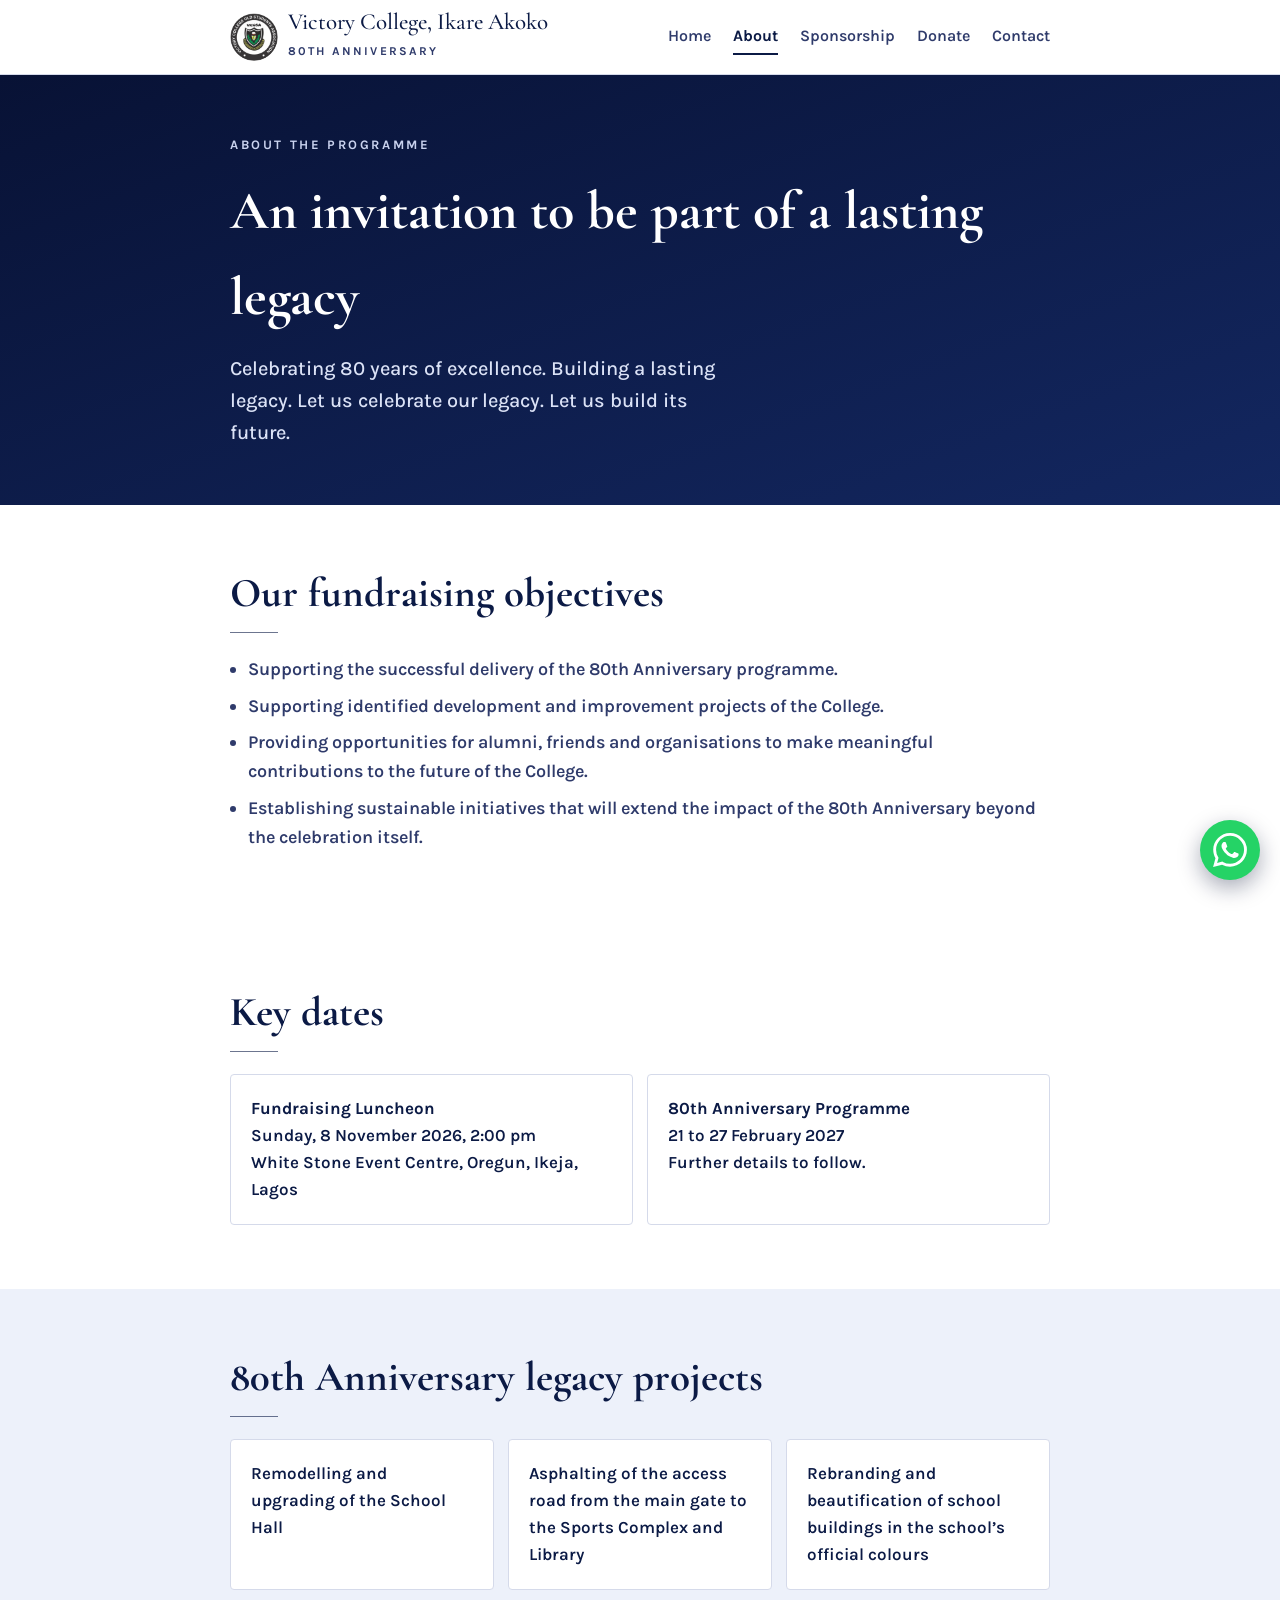
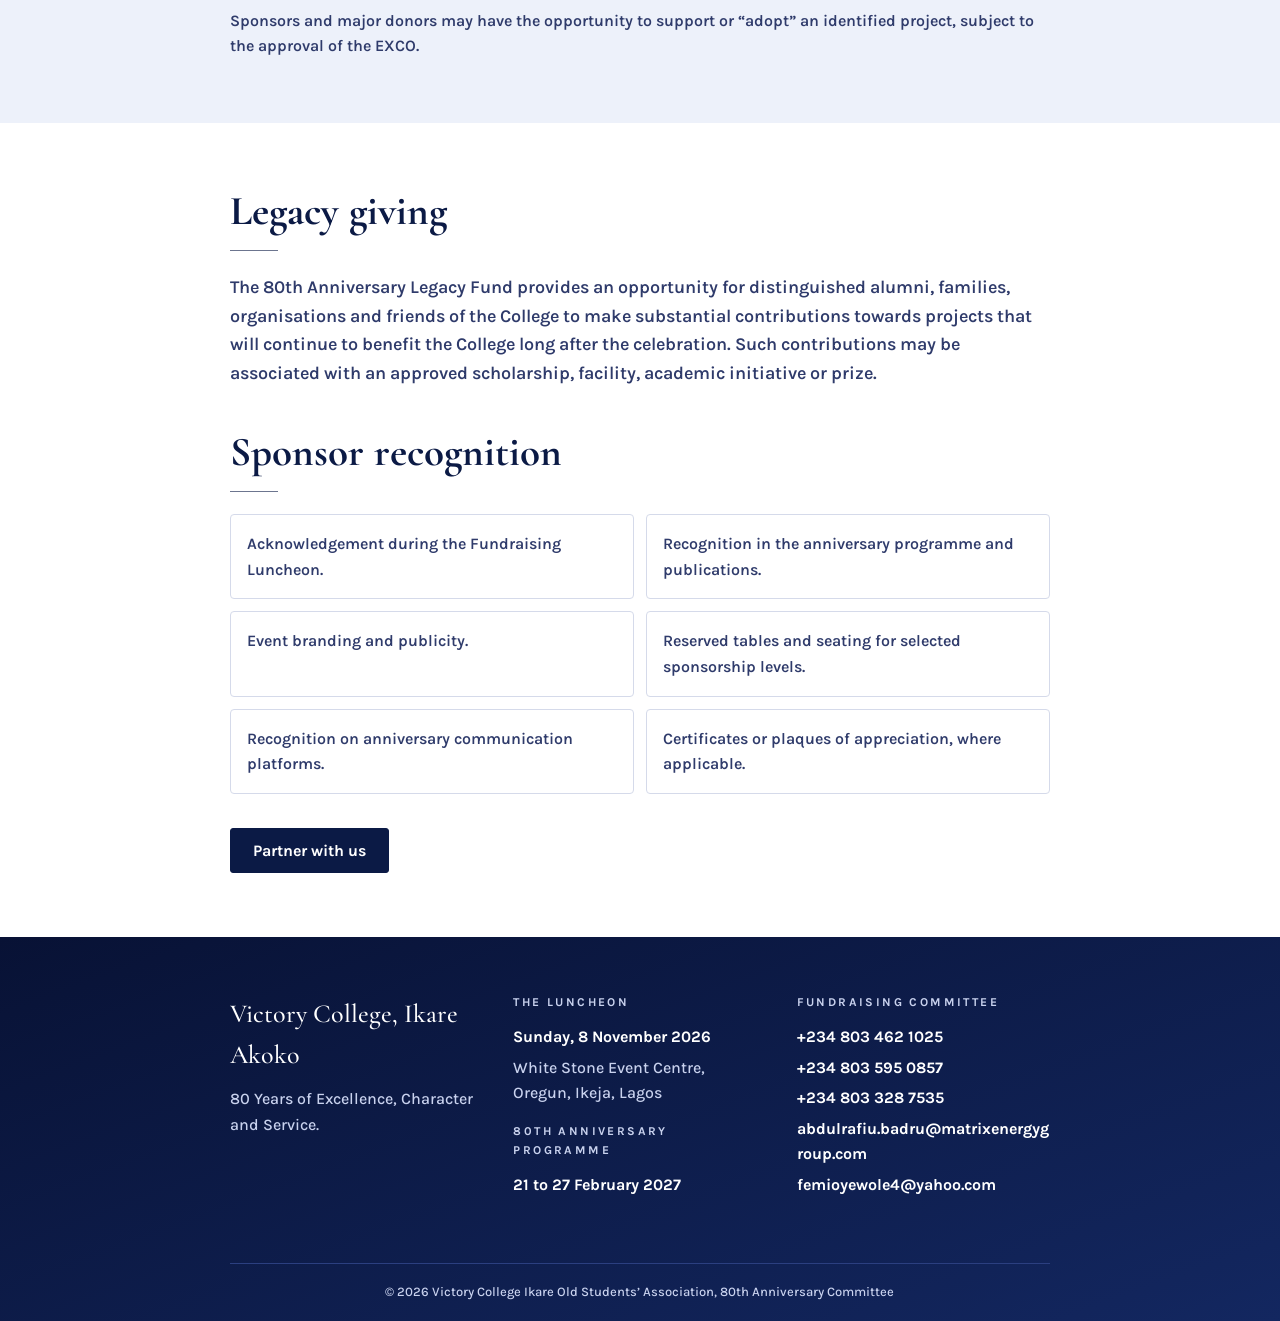
==== commit 49730f0d: "update" ====
--- a/about.html
+++ b/about.html
@@ -3,10 +3,7 @@
   <head>
     <meta charset="UTF-8" />
     <meta name="viewport" content="width=device-width, initial-scale=1" />
-    <link
-      rel="icon"
-      href="[data-uri]"
-    />
+    <link rel="icon" href="images/favicon.png" />
     <title>Victory College, Ikare Akoko | About the Programme</title>
     <link rel="preconnect" href="https://fonts.googleapis.com" />
     <link
@@ -83,8 +80,8 @@
           <div class="rule"></div>
           <div class="cards">
             <div class="card">
-              <b>Fundraising Luncheon</b><br />Sunday, 8 November 2026, 12:00
-              noon<br />White Stone Event Centre, Oregun, Ikeja, Lagos
+              <b>Fundraising Luncheon</b><br />Sunday, 8 November 2026, 2:00
+              pm<br />White Stone Event Centre, Oregun, Ikeja, Lagos
             </div>
             <div class="card">
               <b>80th Anniversary Programme</b><br />21 to 27 February 2027<br />Further
@@ -183,6 +180,19 @@
         </div>
       </div>
     </footer>
+    <a
+      class="wa"
+      href="https://wa.me/2348034621025?text=Hello%2C%20I%20would%20like%20to%20know%20more%20about%20the%20Victory%20College%20Ikare%20Akoko%2080th%20Anniversary%20fundraising."
+      target="_blank"
+      rel="noopener"
+      aria-label="Chat with us on WhatsApp"
+      title="Chat with us on WhatsApp"
+      ><svg viewBox="0 0 24 24" aria-hidden="true">
+        <path
+          fill="#fff"
+          d="M17.472 14.382c-.297-.149-1.758-.867-2.03-.967-.273-.099-.471-.148-.67.15-.197.297-.767.966-.94 1.164-.173.199-.347.223-.644.075-.297-.15-1.255-.463-2.39-1.475-.883-.788-1.48-1.761-1.653-2.059-.173-.297-.018-.458.13-.606.134-.133.298-.347.446-.52.149-.174.198-.298.298-.497.099-.198.05-.371-.025-.52-.075-.149-.669-1.612-.916-2.207-.242-.579-.487-.5-.669-.51-.173-.008-.371-.01-.57-.01-.198 0-.52.074-.792.372-.272.297-1.04 1.016-1.04 2.479 0 1.462 1.065 2.875 1.213 3.074.149.198 2.096 3.2 5.077 4.487.709.306 1.262.489 1.694.625.712.227 1.36.195 1.871.118.571-.085 1.758-.719 2.006-1.413.248-.694.248-1.289.173-1.413-.074-.124-.272-.198-.57-.347m-5.421 7.403h-.004a9.87 9.87 0 01-5.031-1.378l-.361-.214-3.741.982.998-3.648-.235-.374a9.86 9.86 0 01-1.51-5.26c.001-5.45 4.436-9.884 9.888-9.884 2.64 0 5.122 1.03 6.988 2.898a9.825 9.825 0 012.893 6.994c-.003 5.45-4.437 9.884-9.885 9.884m8.413-18.297A11.815 11.815 0 0012.05 0C5.495 0 .16 5.335.157 11.892c0 2.096.547 4.142 1.588 5.945L.057 24l6.305-1.654a11.882 11.882 0 005.683 1.448h.005c6.554 0 11.89-5.335 11.893-11.893a11.821 11.821 0 00-3.48-8.413Z"
+        /></svg
+    ></a>
     <script src="js/main.js"></script>
   </body>
 </html>
--- a/css/style.css
+++ b/css/style.css
@@ -1113,3 +1113,86 @@
   margin-bottom: 4px;
   font-size: 17px;
 }
+
+/* bank details card */
+.bank {
+  background: linear-gradient(160deg, #081235, var(--navy2));
+  border: 0;
+  border-radius: 14px;
+  padding: 10px 28px 28px;
+  margin: 14px 0;
+  box-shadow: 0 18px 40px rgba(11, 26, 69, 0.28);
+  color: #fff;
+}
+.bank .brow {
+  display: flex;
+  justify-content: space-between;
+  align-items: center;
+  gap: 16px;
+  padding: 18px 0;
+  border-bottom: 1px solid rgba(255, 255, 255, 0.2);
+}
+.bank .brow span {
+  color: #c9d2ee;
+  font-weight: 700;
+  font-size: 17px;
+}
+.bank .brow b {
+  color: #fff;
+  font-size: 20px;
+  text-align: right;
+  font-weight: 700;
+}
+.bank .brow b.acct {
+  font-size: 28px;
+  letter-spacing: 0.06em;
+}
+.bank .btn {
+  margin-top: 24px;
+}
+@media (max-width: 480px) {
+  .bank {
+    padding: 6px 20px 24px;
+  }
+  .bank .brow {
+    flex-direction: column;
+    align-items: flex-start;
+    gap: 4px;
+    padding: 14px 0;
+  }
+  .bank .brow b {
+    text-align: left;
+  }
+}
+
+/* WhatsApp button */
+.wa {
+  position: fixed;
+  right: 20px;
+  bottom: calc(20px + env(safe-area-inset-bottom, 0px));
+  width: 60px;
+  height: 60px;
+  border-radius: 50%;
+  background: #25d366;
+  display: grid;
+  place-items: center;
+  box-shadow: 0 8px 22px rgba(8, 18, 53, 0.35);
+  z-index: 30;
+  transition: transform 0.2s;
+}
+.wa svg {
+  width: 34px;
+  height: 34px;
+}
+.wa:hover {
+  transform: scale(1.08);
+}
+.wa:focus-visible {
+  outline: 3px solid #0b1a45;
+  outline-offset: 3px;
+}
+@media (prefers-reduced-motion: reduce) {
+  .wa {
+    transition: none;
+  }
+}
